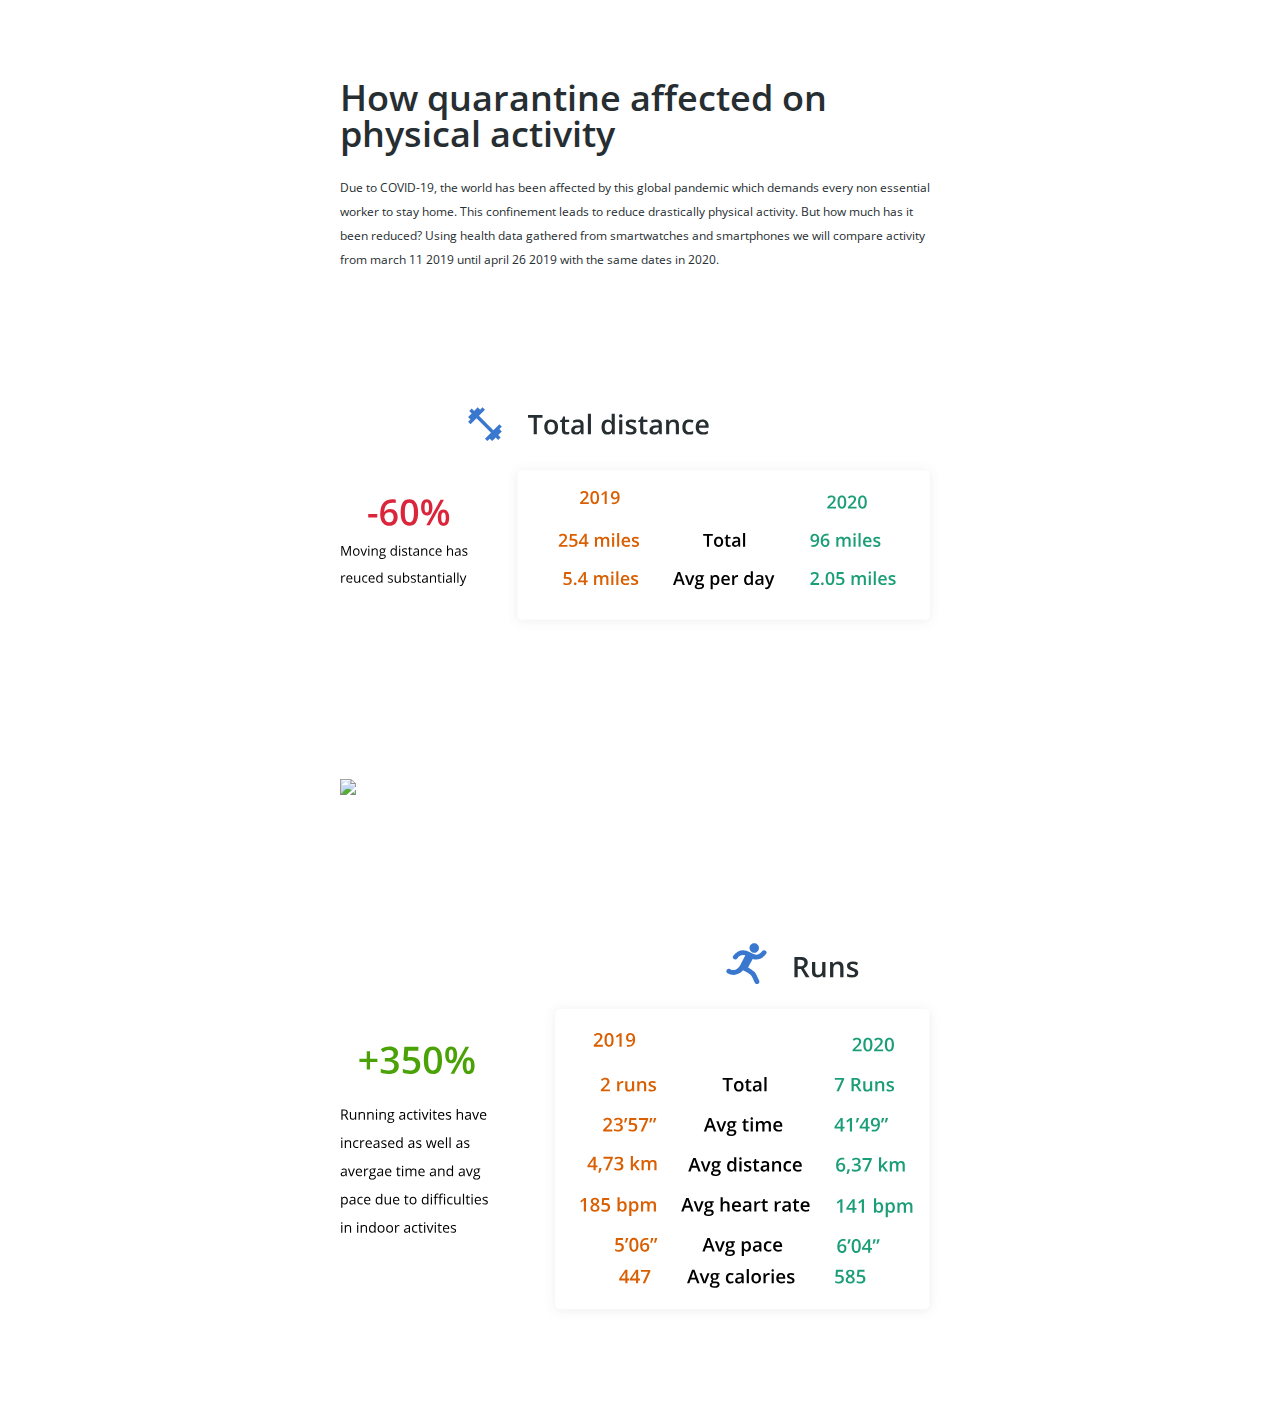
==== personalData/index.html @ 654983df "personal data project" ====
<!DOCTYPE html>
<html>
<head>
  <meta charset="utf-8">
  <meta name="viewport" content="width=device-width">
  <title>Infovis</title>
  <link rel="stylesheet" href="./styles.css">
  <link href="https://fonts.googleapis.com/css2?family=Open+Sans:wght@400;600&display=swap" rel="stylesheet">
</head>
<body>
  <div class="content">
    <div class="section">
      <h1>How quarantine affected on physical activity</h1>
      <p>Due to COVID-19, the world has been affected by this global pandemic which
          demands every non essential worker to stay home. This confinement leads to 
          reduce drastically physical activity. But how much has it been reduced? Using health data 
          gathered from smartwatches and smartphones we will compare activity from march 11 2019 until april 26 2019 with
          the same dates in 2020.

      </p>
    </div>
  <div class="section">
    <div class="svgText">
      <img src="./img/totalDistance.svg" ></img>
    </div>
    <div class="flourish-embed flourish-chart" data-src="visualisation/2115090" data-url="https://flo.uri.sh/visualisation/2115090/embed"><script src="https://public.flourish.studio/resources/embed.js"></script></div>
  </div>
  <div class="section">
    <div class="svgText">
      <img src="./img/workouts.svg"></img>
    </div>
    <div class="flourish-embed flourish-scatter" data-src="visualisation/2114281" data-url="https://flo.uri.sh/visualisation/2114281/embed"><script src="https://public.flourish.studio/resources/embed.js"></script></div>
  </div>
    <div class="section">
      <div class="svgText">
        <img src="./img/runs.svg"></img>
      </div>
      <div class="flourish-embed flourish-scatter" data-src="visualisation/2115718" data-url="https://flo.uri.sh/visualisation/2115718/embed"><script src="https://public.flourish.studio/resources/embed.js"></script></div>
    </div>
  </div>
</body>
</html>
---- personalData/styles.css ----
.section {
  margin: 48px 0;
}
h1 {
  /* xl / semibold */

font-family: 'Open Sans';
font-style: normal;
font-weight: 600;
font-size: 36px;
line-height: 36px;
/* identical to box height, or 150% */


/* Black */

color: #262E32;
}

p {
  /* sm / regular */

font-family: 'Open Sans';
font-style: normal;
font-weight: normal;
font-size: 12px;
line-height: 24px;
/* or 200% */
color: #262E32;
}

.content {  
   margin: auto;
  display: flex;
  flex-direction: column;
  align-items: center;
  justify-content: center;
  max-width: 600px;
}
.svgText {
  width: 100%;
  margin: 24px 0;
}
.svgText > img {
  width: 100%;
}
.content > * {

  flex-grow: 1;
  width: 100%;
}
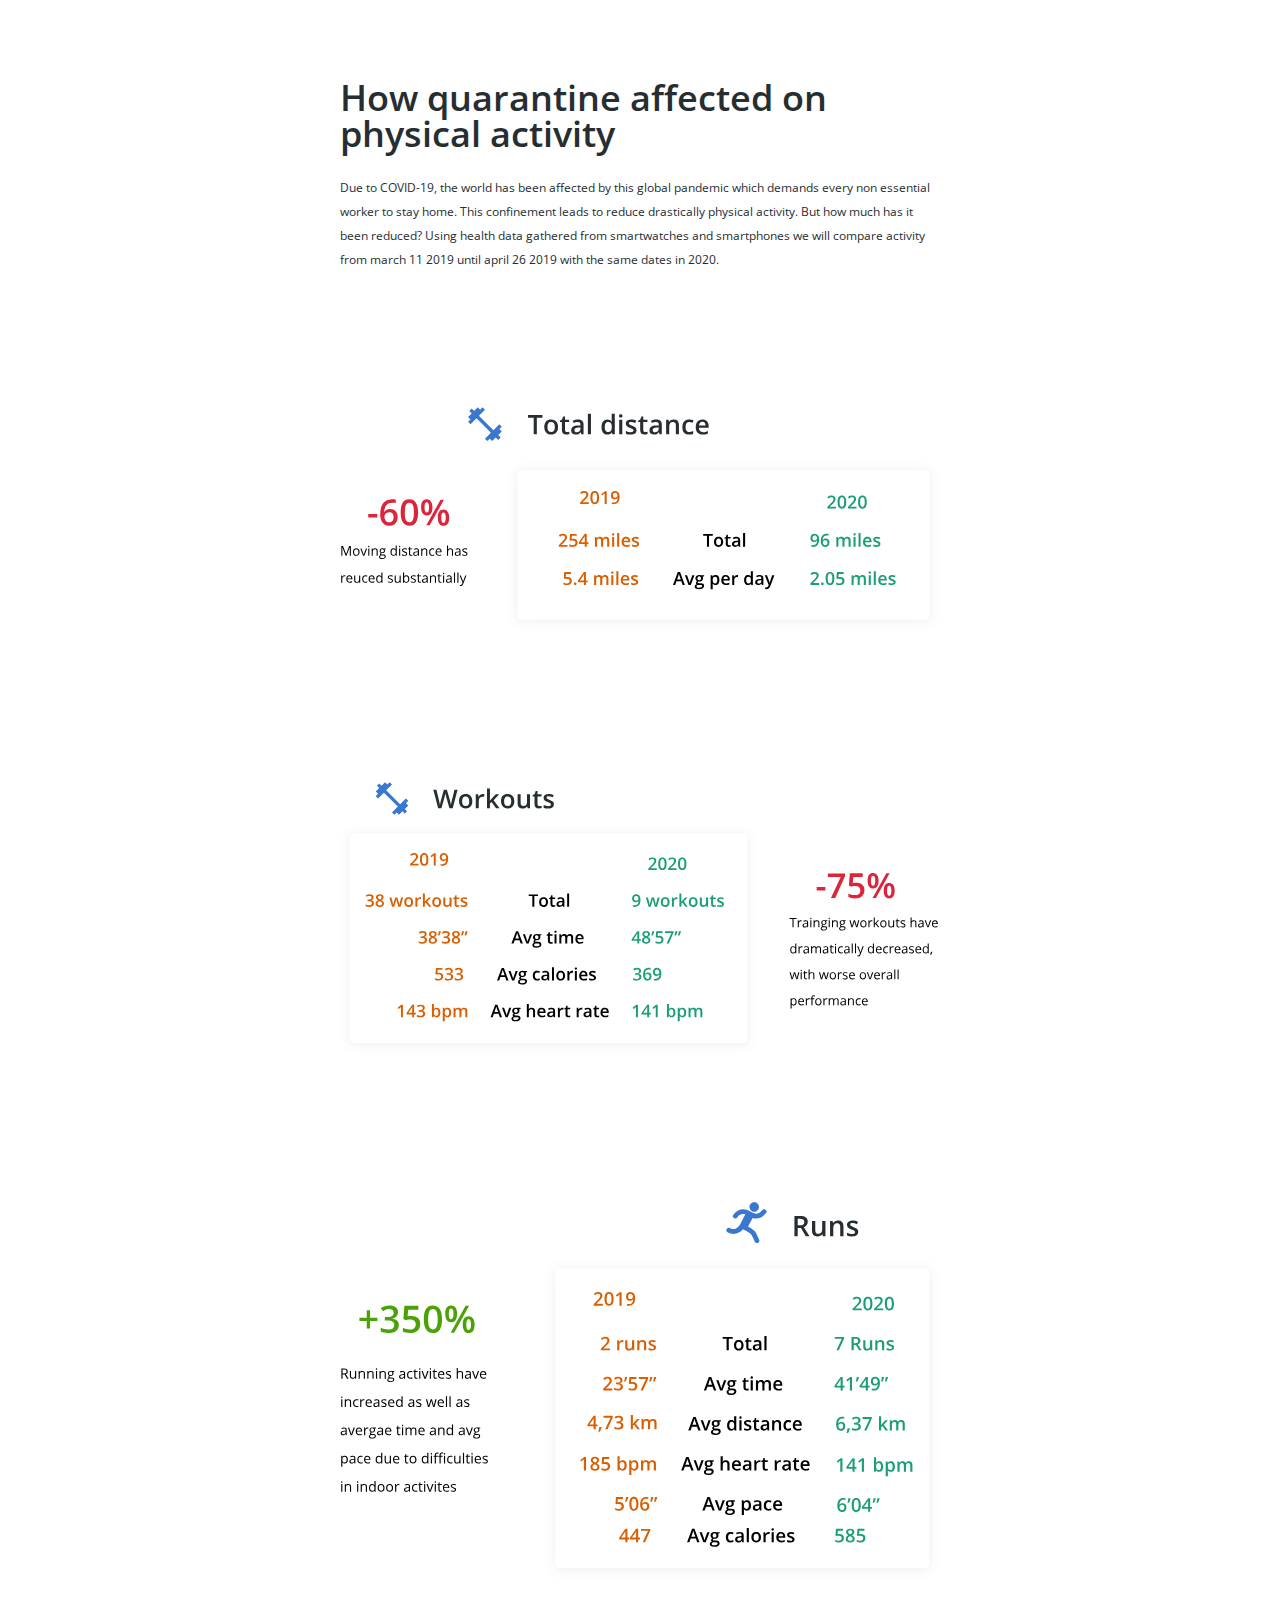
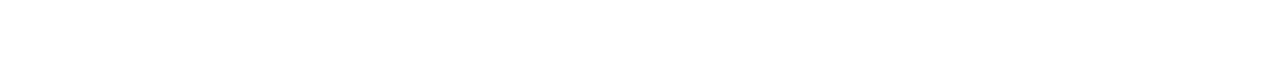
==== commit c9241f31: "reanme file" ====
--- a/personalData/index.html
+++ b/personalData/index.html
@@ -27,7 +27,7 @@
   </div>
   <div class="section">
     <div class="svgText">
-      <img src="./img/workouts.svg"></img>
+      <img src="./img/workout.svg"></img>
     </div>
     <div class="flourish-embed flourish-scatter" data-src="visualisation/2114281" data-url="https://flo.uri.sh/visualisation/2114281/embed"><script src="https://public.flourish.studio/resources/embed.js"></script></div>
   </div>
